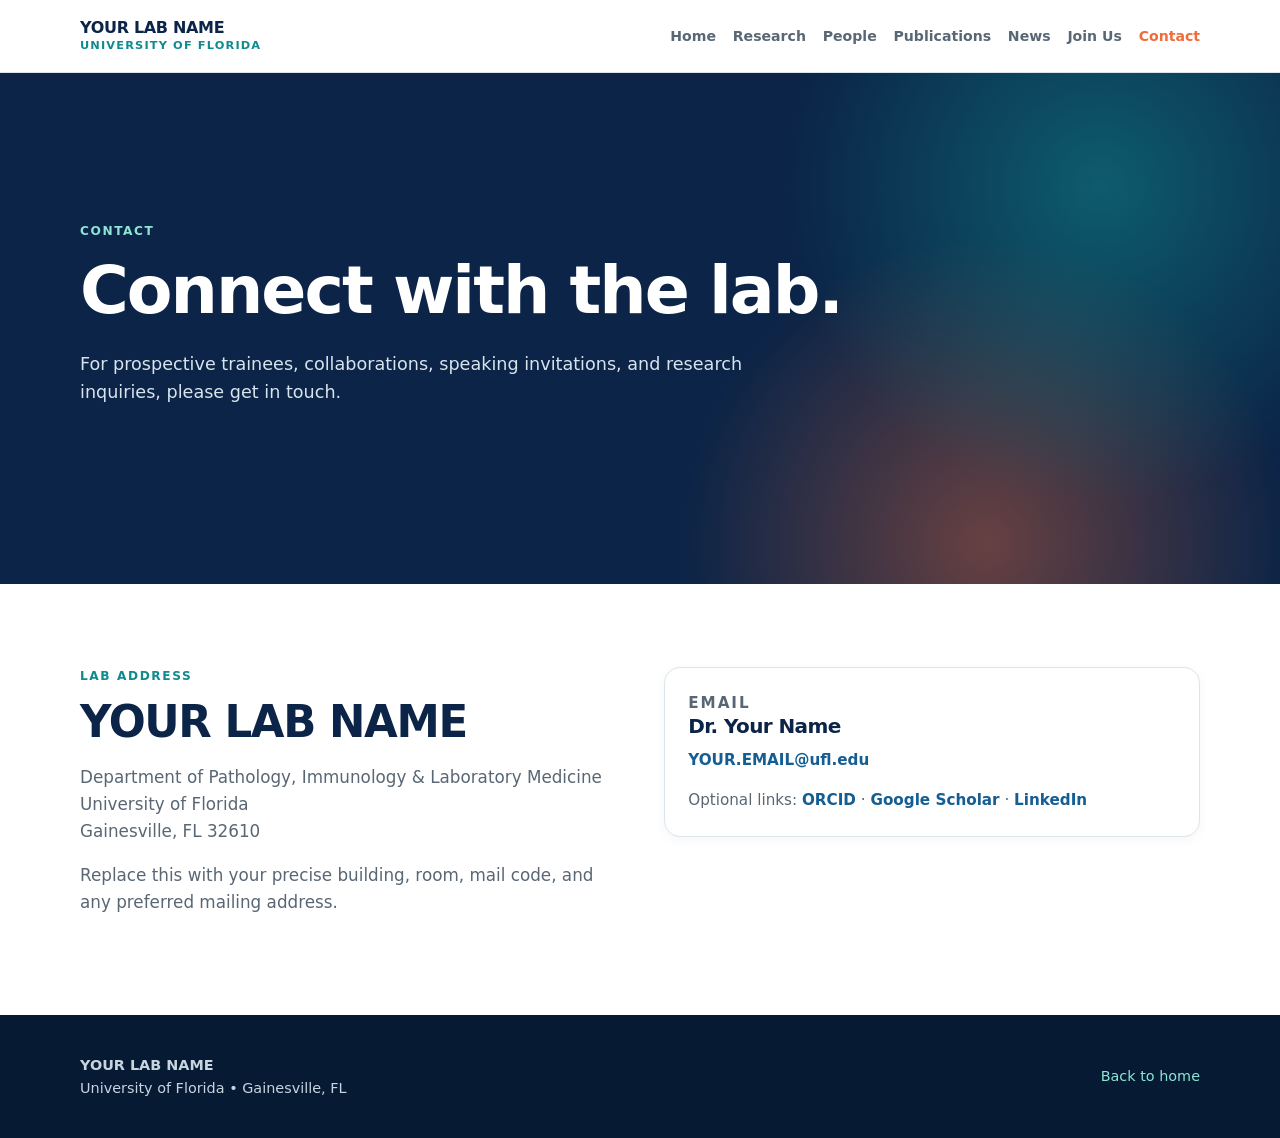
==== contact.html @ d3382222 "Add contact.html for lab contact information" ====
<!doctype html>
<html lang="en"><head><meta charset="utf-8"><meta name="viewport" content="width=device-width, initial-scale=1"><title>Contact | YOUR LAB NAME</title><link rel="stylesheet" href="assets/css/style.css"></head>
<body>
<header class="site-header"><nav class="container nav" aria-label="Primary navigation"><a class="brand" href="index.html">YOUR LAB NAME<small>University of Florida</small></a><div class="nav-links"><a href="index.html">Home</a><a href="research.html">Research</a><a href="people.html">People</a><a href="publications.html">Publications</a><a href="news.html">News</a><a href="join.html">Join Us</a><a class="active" href="contact.html">Contact</a></div></nav></header>
<main>
<section class="page-hero"><div class="container"><p class="eyebrow">Contact</p><h1>Connect with the lab.</h1><p>For prospective trainees, collaborations, speaking invitations, and research inquiries, please get in touch.</p></div></section>
<section><div class="container grid-2"><div><p class="section-kicker">Lab address</p><h2>YOUR LAB NAME</h2><p class="lead">Department of Pathology, Immunology & Laboratory Medicine<br>University of Florida<br>Gainesville, FL 32610</p><p class="lead">Replace this with your precise building, room, mail code, and any preferred mailing address.</p></div><div class="card"><p class="section-kicker">Email</p><h3>Dr. Your Name</h3><p><a class="content-link" href="mailto:YOUR.EMAIL@ufl.edu">YOUR.EMAIL@ufl.edu</a></p><p style="margin-top:1rem">Optional links: <a class="content-link" href="#">ORCID</a> · <a class="content-link" href="#">Google Scholar</a> · <a class="content-link" href="#">LinkedIn</a></p></div></div></section>
</main>
<footer class="site-footer"><div class="container footer-grid"><div><strong>YOUR LAB NAME</strong><br>University of Florida • Gainesville, FL</div><div><a href="index.html">Back to home</a></div></div></footer>
</body></html>
---- assets/css/style.css ----
:root {
  --navy: #0b2447;
  --blue: #155e93;
  --orange: #f26b38;
  --teal: #0f8b8d;
  --ink: #17212b;
  --muted: #596775;
  --mist: #f3f7fa;
  --white: #ffffff;
  --line: #dbe5ec;
}
* { box-sizing: border-box; }
html { scroll-behavior: smooth; }
body { margin: 0; color: var(--ink); background: var(--white); font-family: Inter, ui-sans-serif, system-ui, -apple-system, BlinkMacSystemFont, "Segoe UI", sans-serif; line-height: 1.6; }
a { color: inherit; }
.container { width: min(1120px, calc(100% - 2.5rem)); margin: 0 auto; }
.site-header { position: sticky; top: 0; z-index: 10; background: rgba(255,255,255,.96); backdrop-filter: blur(10px); border-bottom: 1px solid var(--line); }
.nav { min-height: 72px; display: flex; align-items: center; justify-content: space-between; gap: 1.5rem; }
.brand { color: var(--navy); font-weight: 800; letter-spacing: -.02em; line-height: 1.05; text-decoration: none; }
.brand small { display: block; margin-top: .25rem; color: var(--teal); font-size: .71rem; letter-spacing: .10em; text-transform: uppercase; }
.nav-links { display: flex; flex-wrap: wrap; justify-content: flex-end; gap: 1.05rem; font-size: .88rem; font-weight: 700; }
.nav-links a { color: var(--muted); text-decoration: none; }
.nav-links a:hover, .nav-links a.active { color: var(--orange); }
.hero, .page-hero { color: var(--white); background: radial-gradient(circle at 86% 22%, rgba(15,139,141,.54), transparent 27%), radial-gradient(circle at 77% 92%, rgba(242,107,56,.40), transparent 28%), var(--navy); }
.hero-grid { display: grid; grid-template-columns: 1.25fr .75fr; gap: 3rem; align-items: center; min-height: 560px; padding: 5rem 0; }
.page-hero .container { padding: 4.1rem 0; }
.eyebrow, .section-kicker { margin: 0 0 .7rem; color: var(--teal); font-size: .76rem; font-weight: 800; letter-spacing: .13em; text-transform: uppercase; }
.hero .eyebrow, .page-hero .eyebrow { color: #8ce5d5; }
h1, h2, h3 { line-height: 1.15; letter-spacing: -.03em; }
h1 { max-width: 800px; margin: 0; font-size: clamp(2.45rem, 5.2vw, 4.6rem); }
h2 { margin: 0; color: var(--navy); font-size: clamp(2rem, 3.4vw, 3rem); }
h3 { margin: 0 0 .6rem; color: var(--navy); font-size: 1.25rem; }
.hero p:not(.eyebrow), .page-hero p:not(.eyebrow) { max-width: 730px; margin: 1.3rem 0 1.8rem; color: #d8e4ed; font-size: 1.1rem; }
.lead { max-width: 780px; color: var(--muted); font-size: 1.05rem; }
.button { display: inline-block; padding: .76rem 1.08rem; border: 1px solid transparent; border-radius: 999px; text-decoration: none; font-size: .92rem; font-weight: 750; transition: .18s ease; }
.button.primary { color: var(--white); background: var(--orange); }
.button.primary:hover { background: #d95324; transform: translateY(-1px); }
.button.secondary { margin-left: .55rem; border-color: rgba(255,255,255,.55); color: var(--white); }
section { padding: 5.2rem 0; }
.accent { background: var(--mist); }
.grid-3, .news-grid, .people-grid { display: grid; grid-template-columns: repeat(3, 1fr); gap: 1.25rem; margin-top: 2rem; }
.grid-2, .split { display: grid; grid-template-columns: repeat(2, 1fr); gap: 3rem; align-items: start; }
.card { padding: 1.45rem; border: 1px solid var(--line); border-radius: 16px; background: var(--white); box-shadow: 0 3px 12px rgba(11,36,71,.04); }
.card p { margin: 0; color: var(--muted); font-size: .95rem; }
.research-icon { display: grid; place-items: center; width: 44px; height: 44px; margin-bottom: 1rem; border-radius: 12px; color: var(--white); background: var(--teal); font-size: 1.2rem; }
.list { padding: 0; margin: 1.2rem 0 0; list-style: none; }
.list li { position: relative; padding: .58rem 0 .58rem 1.45rem; color: var(--muted); border-bottom: 1px solid var(--line); }
.list li::before { content: ""; position: absolute; left: 0; top: 1.16rem; width: .55rem; height: .55rem; border-radius: 50%; background: var(--orange); }
.person { overflow: hidden; padding: 0; }
.avatar { display: grid; place-items: center; height: 200px; color: var(--white); background: linear-gradient(135deg, var(--blue), var(--teal)); font-size: 2.6rem; font-weight: 800; }
.person-content { padding: 1.25rem; }
.role, .news-date { margin: -.25rem 0 .7rem; color: var(--orange); font-size: .8rem; font-weight: 800; letter-spacing: .06em; text-transform: uppercase; }
.news-date { color: var(--teal); margin: 0 0 .65rem; }
.publication { padding: 1.2rem 0; border-bottom: 1px solid var(--line); }
.publication:first-of-type { margin-top: 1rem; border-top: 1px solid var(--line); }
.publication p { margin: .35rem 0 0; color: var(--muted); }
.publication a, .content-link { color: var(--blue); font-weight: 750; text-decoration: none; }
.notice { padding: 1.25rem; border-left: 4px solid var(--orange); border-radius: 0 12px 12px 0; color: var(--muted); background: #fff6f1; }
.cta { color: var(--white); background: linear-gradient(115deg, var(--navy), var(--blue)); }
.cta h2 { color: var(--white); }
.cta .lead { color: #d8e4ed; }
.cta-grid { display: grid; grid-template-columns: 1fr auto; gap: 2rem; align-items: center; }
.site-footer { padding: 2.4rem 0; color: #c8d5df; background: #071a34; }
.footer-grid { display: flex; flex-wrap: wrap; justify-content: space-between; gap: 1rem; align-items: center; font-size: .9rem; }
.site-footer a { color: #8ce5d5; text-decoration: none; }
@media (max-width: 820px) {
  .nav { padding: .85rem 0; align-items: flex-start; }
  .nav-links { gap: .6rem .9rem; }
  .hero-grid, .grid-2, .split, .cta-grid { grid-template-columns: 1fr; }
  .hero-grid { min-height: auto; padding: 4rem 0; gap: 1.5rem; }
  .grid-3, .news-grid, .people-grid { grid-template-columns: 1fr; }
  section { padding: 4rem 0; }
}
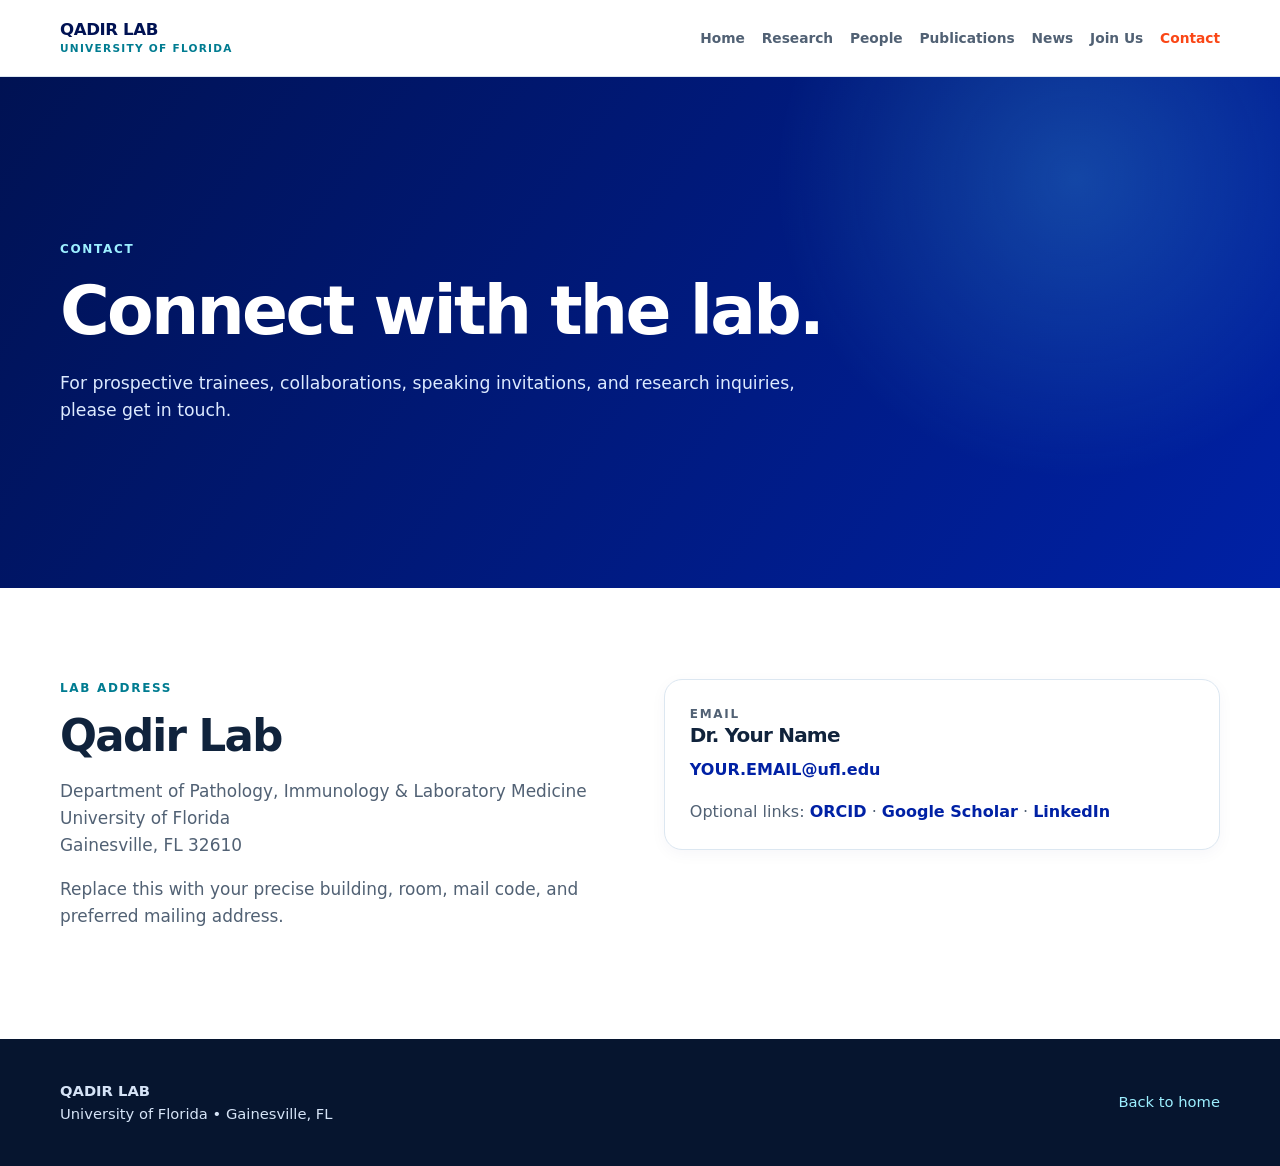
==== commit f4f3162f: "Add files via upload" ====
--- a/contact.html
+++ b/contact.html
@@ -1,10 +1,12 @@
 <!doctype html>
-<html lang="en"><head><meta charset="utf-8"><meta name="viewport" content="width=device-width, initial-scale=1"><title>Contact | YOUR LAB NAME</title><link rel="stylesheet" href="assets/css/style.css"></head>
+<html lang="en">
+<head><meta charset="utf-8"><meta name="viewport" content="width=device-width, initial-scale=1"><title>Contact | Qadir Lab</title><link rel="stylesheet" href="style.css"></head>
 <body>
-<header class="site-header"><nav class="container nav" aria-label="Primary navigation"><a class="brand" href="index.html">YOUR LAB NAME<small>University of Florida</small></a><div class="nav-links"><a href="index.html">Home</a><a href="research.html">Research</a><a href="people.html">People</a><a href="publications.html">Publications</a><a href="news.html">News</a><a href="join.html">Join Us</a><a class="active" href="contact.html">Contact</a></div></nav></header>
+<header class="site-header"><nav class="container nav"><a class="brand" href="index.html">QADIR LAB<small>University of Florida</small></a><div class="nav-links"><a href="index.html">Home</a><a href="research.html">Research</a><a href="people.html">People</a><a href="publications.html">Publications</a><a href="news.html">News</a><a href="join.html">Join Us</a><a class="active" href="contact.html">Contact</a></div></nav></header>
 <main>
 <section class="page-hero"><div class="container"><p class="eyebrow">Contact</p><h1>Connect with the lab.</h1><p>For prospective trainees, collaborations, speaking invitations, and research inquiries, please get in touch.</p></div></section>
-<section><div class="container grid-2"><div><p class="section-kicker">Lab address</p><h2>YOUR LAB NAME</h2><p class="lead">Department of Pathology, Immunology & Laboratory Medicine<br>University of Florida<br>Gainesville, FL 32610</p><p class="lead">Replace this with your precise building, room, mail code, and any preferred mailing address.</p></div><div class="card"><p class="section-kicker">Email</p><h3>Dr. Your Name</h3><p><a class="content-link" href="mailto:YOUR.EMAIL@ufl.edu">YOUR.EMAIL@ufl.edu</a></p><p style="margin-top:1rem">Optional links: <a class="content-link" href="#">ORCID</a> · <a class="content-link" href="#">Google Scholar</a> · <a class="content-link" href="#">LinkedIn</a></p></div></div></section>
+<section><div class="container grid-2"><div><p class="section-kicker">Lab address</p><h2>Qadir Lab</h2><p class="lead">Department of Pathology, Immunology &amp; Laboratory Medicine<br>University of Florida<br>Gainesville, FL 32610</p><p class="lead">Replace this with your precise building, room, mail code, and preferred mailing address.</p></div><div class="card"><p class="section-kicker">Email</p><h3>Dr. Your Name</h3><p><a class="content-link" href="mailto:YOUR.EMAIL@ufl.edu">YOUR.EMAIL@ufl.edu</a></p><p style="margin-top:1rem">Optional links: <a class="content-link" href="#">ORCID</a> · <a class="content-link" href="#">Google Scholar</a> · <a class="content-link" href="#">LinkedIn</a></p></div></div></section>
 </main>
-<footer class="site-footer"><div class="container footer-grid"><div><strong>YOUR LAB NAME</strong><br>University of Florida • Gainesville, FL</div><div><a href="index.html">Back to home</a></div></div></footer>
-</body></html>
+<footer class="site-footer"><div class="container footer-layout"><div><strong>QADIR LAB</strong><br>University of Florida • Gainesville, FL</div><div><a href="index.html">Back to home</a></div></div></footer>
+</body>
+</html>
--- a/style.css
+++ b/style.css
@@ -0,0 +1,75 @@
+:root {
+  --uf-blue: #0021a5;
+  --uf-blue-dark: #001253;
+  --uf-orange: #fa4616;
+  --ink: #10233c;
+  --muted: #516174;
+  --mist: #f3f7fc;
+  --white: #ffffff;
+  --line: #dce7f1;
+  --teal: #007c91;
+}
+* { box-sizing: border-box; }
+html { scroll-behavior: smooth; }
+body { margin: 0; color: var(--ink); background: var(--white); font-family: Inter, ui-sans-serif, system-ui, -apple-system, BlinkMacSystemFont, "Segoe UI", Arial, sans-serif; line-height: 1.6; }
+a { color: inherit; }
+.container { width: min(1160px, calc(100% - 2.5rem)); margin: 0 auto; }
+.site-header { position: sticky; top: 0; z-index: 30; background: rgba(255,255,255,.96); backdrop-filter: blur(12px); border-bottom: 1px solid var(--line); }
+.nav { min-height: 76px; display: flex; justify-content: space-between; align-items: center; gap: 1.5rem; }
+.brand { color: var(--uf-blue-dark); font-size: 1.04rem; font-weight: 850; letter-spacing: -.025em; line-height: 1.05; text-decoration: none; }
+.brand small { display: block; margin-top: .28rem; color: var(--teal); font-size: .66rem; font-weight: 800; letter-spacing: .12em; text-transform: uppercase; }
+.nav-links { display: flex; flex-wrap: wrap; justify-content: flex-end; gap: 1.05rem; font-size: .86rem; font-weight: 750; }
+.nav-links a { color: var(--muted); text-decoration: none; }
+.nav-links a:hover, .nav-links a.active { color: var(--uf-orange); }
+.page-hero { color: var(--white); background: radial-gradient(circle at 84% 20%, rgba(87,217,255,.22), transparent 26%), linear-gradient(125deg, #001253, #0021a5); }
+.page-hero .container { padding: 4.5rem 0; }
+.eyebrow, .section-kicker { margin: 0 0 .85rem; font-size: .75rem; font-weight: 850; letter-spacing: .14em; text-transform: uppercase; }
+.eyebrow { color: #9cefff; }
+.section-kicker { color: var(--teal); }
+h1, h2, h3 { line-height: 1.12; letter-spacing: -.04em; }
+h1 { max-width: 800px; margin: 0; font-size: clamp(2.6rem, 5.3vw, 4.8rem); }
+h2 { max-width: 850px; margin: 0; color: var(--ink); font-size: clamp(2rem, 3.4vw, 3rem); }
+h3 { margin: 0 0 .65rem; color: var(--ink); font-size: 1.25rem; }
+.page-hero p:not(.eyebrow) { max-width: 750px; margin: 1.3rem 0 0; color: #dceaff; font-size: 1.08rem; }
+section { padding: 5.7rem 0; }
+.lead { max-width: 790px; color: var(--muted); font-size: 1.06rem; }
+.grid-3 { display: grid; grid-template-columns: repeat(3, 1fr); gap: 1.25rem; margin-top: 2.2rem; }
+.grid-2 { display: grid; grid-template-columns: repeat(2, 1fr); align-items: start; gap: 3rem; }
+.card { padding: 1.55rem; border: 1px solid var(--line); border-radius: 18px; background: var(--white); box-shadow: 0 4px 16px rgba(0,29,95,.04); }
+.card p { margin: 0; color: var(--muted); }
+.research-icon { display: grid; place-items: center; width: 48px; height: 48px; margin-bottom: 1rem; border-radius: 14px; color: var(--white); background: linear-gradient(135deg, var(--uf-blue), var(--teal)); font-size: 1.3rem; font-weight: 800; }
+.accent-section { background: var(--mist); }
+.list { padding: 0; margin: 1.2rem 0 0; list-style: none; }
+.list li { position: relative; padding: .65rem 0 .65rem 1.45rem; color: var(--muted); border-bottom: 1px solid var(--line); }
+.list li::before { content: ""; position: absolute; top: 1.2rem; left: 0; width: .56rem; height: .56rem; border-radius: 50%; background: var(--uf-orange); }
+.button { display: inline-block; padding: .78rem 1.14rem; border: 1px solid transparent; border-radius: 999px; text-decoration: none; font-size: .92rem; font-weight: 800; transition: transform .18s ease, background .18s ease; }
+.button:hover { transform: translateY(-2px); }
+.button-primary { color: var(--white); background: var(--uf-orange); }
+.button-primary:hover { background: #d93a0e; }
+.button-secondary { margin-left: .55rem; color: var(--uf-blue-dark); border-color: var(--uf-blue-dark); }
+.news-date { margin: 0 0 .65rem; color: var(--teal); font-size: .78rem; font-weight: 850; letter-spacing: .08em; text-transform: uppercase; }
+.publication { padding: 1.25rem 0; border-bottom: 1px solid var(--line); }
+.publication:first-of-type { border-top: 1px solid var(--line); margin-top: 1rem; }
+.publication p { margin: .4rem 0 0; color: var(--muted); }
+.content-link { color: var(--uf-blue); font-weight: 800; text-decoration: none; }
+.notice { padding: 1.2rem 1.35rem; border-left: 4px solid var(--uf-orange); border-radius: 0 12px 12px 0; color: var(--muted); background: #fff5f0; }
+.person { overflow: hidden; padding: 0; }
+.avatar { display: grid; place-items: center; min-height: 205px; color: var(--white); background: linear-gradient(135deg, var(--uf-blue), var(--teal)); font-size: 2.6rem; font-weight: 850; }
+.person-content { padding: 1.45rem; }
+.role { margin: -.25rem 0 .75rem; color: var(--uf-orange); font-size: .78rem; font-weight: 850; letter-spacing: .07em; text-transform: uppercase; }
+.cta { color: var(--white); background: linear-gradient(120deg, #001253, #0021a5); }
+.cta h2 { color: var(--white); }
+.cta .lead { color: #dceaff; }
+.cta-layout { display: grid; grid-template-columns: 1fr auto; align-items: center; gap: 2rem; }
+.site-footer { padding: 2.5rem 0; color: #d5e3f6; background: #06152f; }
+.footer-layout { display: flex; flex-wrap: wrap; justify-content: space-between; gap: 1rem; align-items: center; font-size: .92rem; }
+.site-footer a { color: #9cefff; text-decoration: none; }
+.network-hero { position: relative; min-height: 680px; overflow: hidden; isolation: isolate; color: var(--white); background: radial-gradient(circle at 82% 44%, #0b4cd1 0%, #0021a5 23%, #001253 62%, #01031a 100%); }
+.network-hero::after { content: ""; position: absolute; inset: 0; z-index: 1; pointer-events: none; background: linear-gradient(90deg, rgba(0,5,35,.83) 0%, rgba(0,14,79,.59) 36%, rgba(0,17,90,.14) 67%, rgba(0,17,90,.02) 100%); }
+#network { position: absolute; inset: 0; z-index: 0; display: block; width: 100%; height: 100%; }
+.hero-content { position: relative; z-index: 2; display: flex; align-items: center; min-height: 680px; padding: 7.5rem 0; }
+.hero-copy { max-width: 710px; }
+.hero-copy > p:not(.eyebrow) { max-width: 650px; margin: 1.45rem 0 1.95rem; color: #dceaff; font-size: 1.13rem; }
+.hero-copy .button-secondary { color: var(--white); border-color: rgba(255,255,255,.62); background: rgba(255,255,255,.06); }
+@media (max-width: 850px) { .nav { padding: .9rem 0; align-items: flex-start; } .nav-links { gap: .55rem .85rem; } .network-hero, .hero-content { min-height: 560px; } .hero-content { padding: 5.8rem 0; } .grid-3, .grid-2, .cta-layout { grid-template-columns: 1fr; } section { padding: 4.4rem 0; } .button-secondary { margin-left: .28rem; } }
+@media (prefers-reduced-motion: reduce) { #network { display: none; } }
